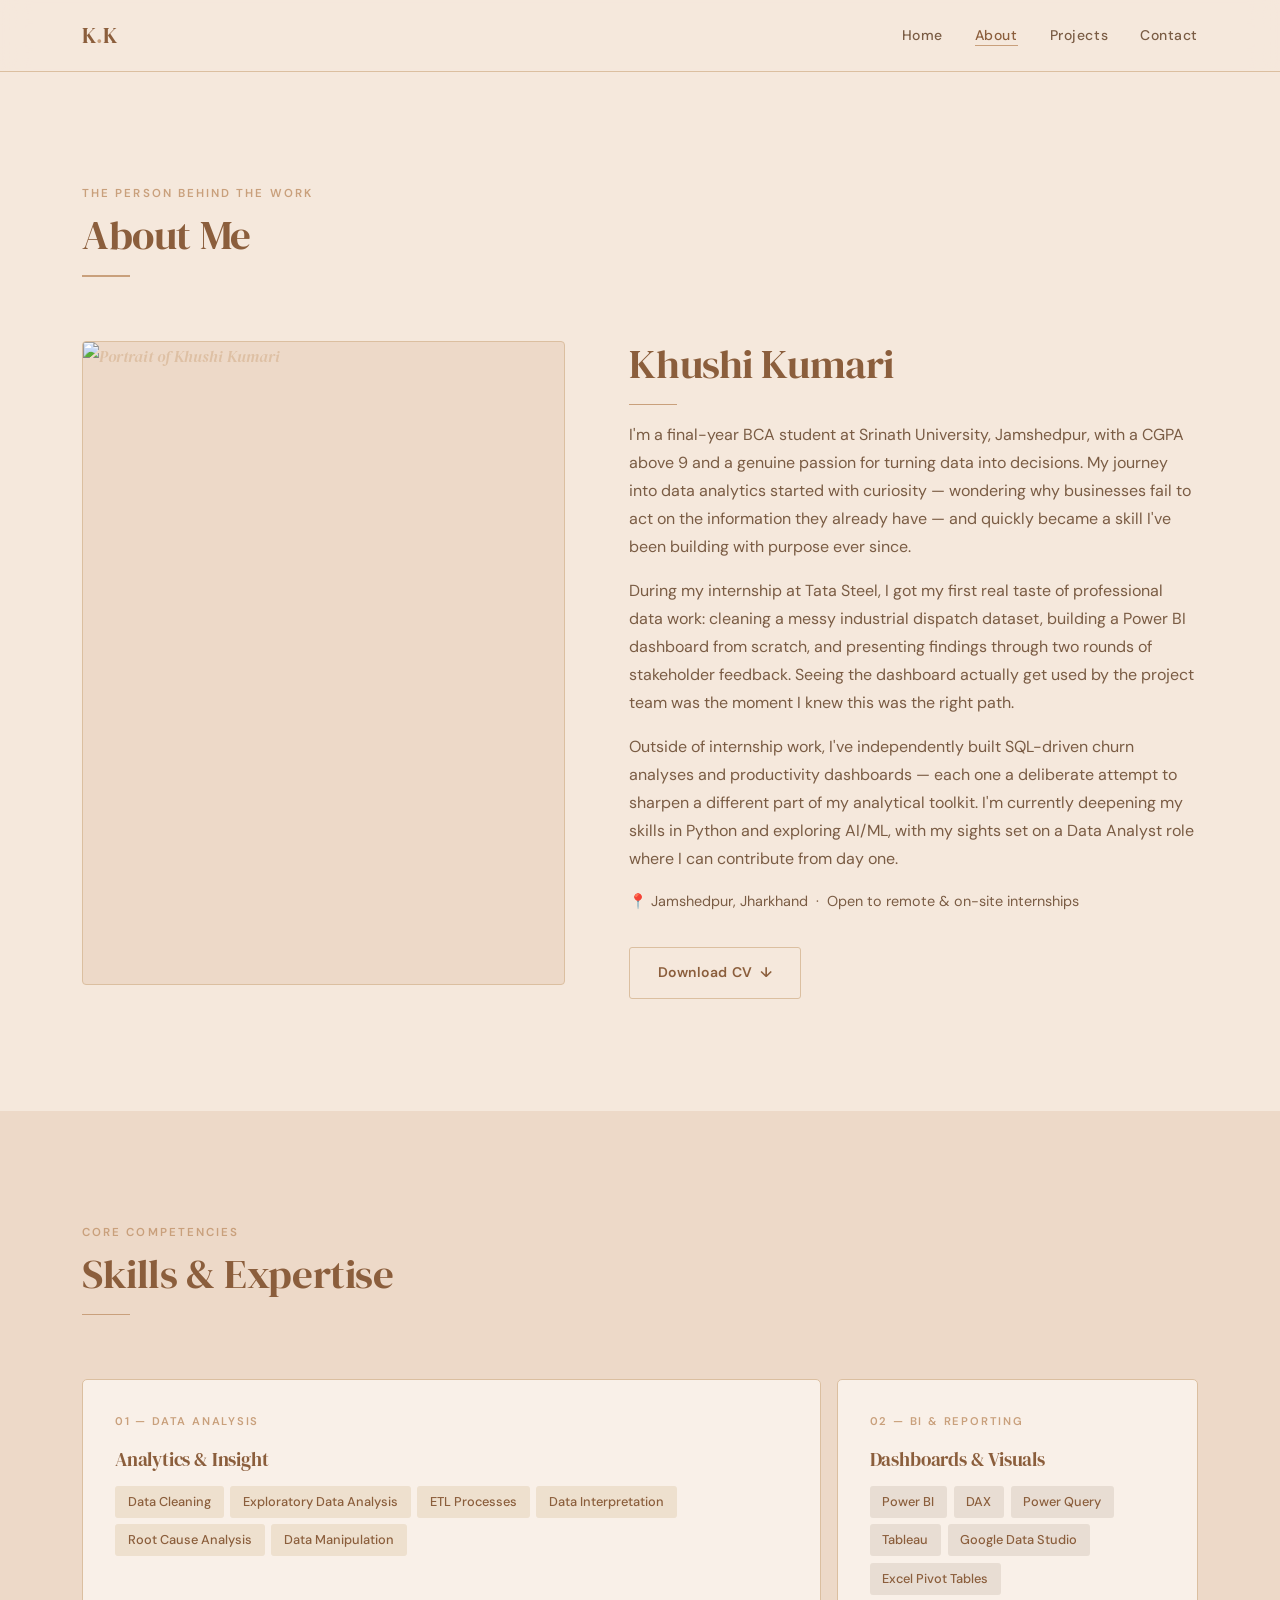
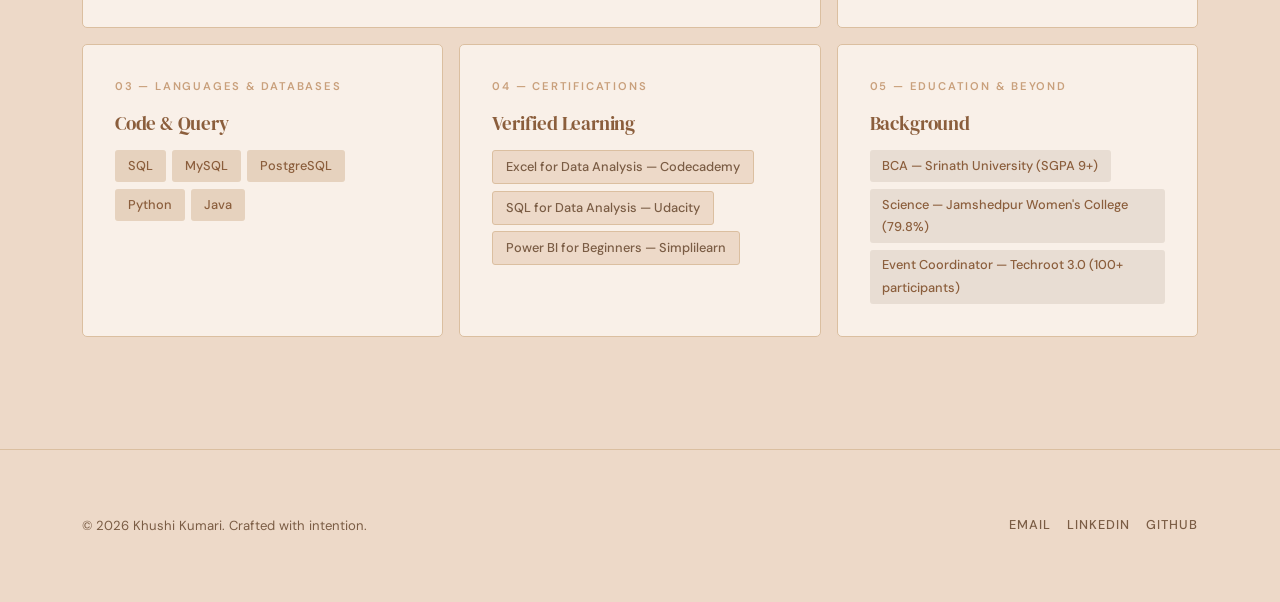
==== about.html @ 5058d1bc "Add files via upload Upload website files" ====
<!DOCTYPE html>
<html lang="en">
<head>
  <meta charset="UTF-8" />
  <meta name="viewport" content="width=device-width, initial-scale=1.0" />
  <title>About — Khushi Kumari</title>
  <meta name="description" content="Learn about Khushi Kumari — final year BCA student and aspiring Data Analyst from Jamshedpur." />

  <link rel="preconnect" href="https://fonts.googleapis.com" />
  <link rel="preconnect" href="https://fonts.gstatic.com" crossorigin />
  <link href="https://fonts.googleapis.com/css2?family=DM+Serif+Display:ital@0;1&family=DM+Sans:ital,opsz,wght@0,9..40,400;0,9..40,500;0,9..40,600;1,9..40,400&display=swap" rel="stylesheet" />

  <link rel="stylesheet" href="style.css" />
</head>
<body>

  <!-- NAV -->
  <header id="site-nav" role="banner">
    <nav class="nav-inner" aria-label="Primary navigation">
      <a href="index.html" class="nav-logo" aria-label="Home">K<span>.</span>K</a>
      <ul class="nav-links" role="list">
        <li><a href="index.html">Home</a></li>
        <li><a href="about.html">About</a></li>
        <li><a href="projects.html">Projects</a></li>
        <li><a href="contact.html">Contact</a></li>
      </ul>
      <button class="nav-hamburger" id="hamburger" aria-label="Toggle navigation menu" aria-expanded="false" aria-controls="mobile-overlay">
        <span></span><span></span><span></span>
      </button>
    </nav>
  </header>

  <div id="mobile-overlay" class="nav-mobile-overlay" aria-hidden="true" role="dialog" aria-label="Navigation menu">
    <a href="index.html">Home</a>
    <a href="about.html">About</a>
    <a href="projects.html">Projects</a>
    <a href="contact.html">Contact</a>
  </div>

  <main>

    <!-- BIO -->
    <section class="section" aria-labelledby="about-heading">
      <div class="container">

        <header class="section-header">
          <span class="t-eyebrow">The Person Behind the Work</span>
          <h1 class="t-heading" id="about-heading">About Me</h1>
          <div class="divider" aria-hidden="true"></div>
        </header>

        <div class="bio-split">

          <!-- Photo -->
          <div class="bio-photo-wrap">
            <div class="bio-photo-frame">
              <img src="images/khushi-profile.jpg" alt="Portrait of Khushi Kumari" />
            </div>
          </div>

          <!-- Bio text -->
          <div class="bio-text">
            <h2 class="t-heading">Khushi Kumari</h2>
            <div class="divider" aria-hidden="true"></div>

            <p>
              I'm a final-year BCA student at Srinath University, Jamshedpur,
              with a CGPA above 9 and a genuine passion for turning data into
              decisions. My journey into data analytics started with curiosity —
              wondering why businesses fail to act on the information they already
              have — and quickly became a skill I've been building with purpose
              ever since.
            </p>
            <p>
              During my internship at Tata Steel, I got my first real taste of
              professional data work: cleaning a messy industrial dispatch dataset,
              building a Power BI dashboard from scratch, and presenting findings
              through two rounds of stakeholder feedback. Seeing the dashboard
              actually get used by the project team was the moment I knew this
              was the right path.
            </p>
            <p>
              Outside of internship work, I've independently built SQL-driven
              churn analyses and productivity dashboards — each one a deliberate
              attempt to sharpen a different part of my analytical toolkit.
              I'm currently deepening my skills in Python and exploring
              AI/ML, with my sights set on a Data Analyst role where I can
              contribute from day one.
            </p>
            <p style="color: var(--text-muted); font-size: 0.9rem;">
              📍 Jamshedpur, Jharkhand &nbsp;·&nbsp; Open to remote &amp; on-site internships
            </p>

            <!-- Replace # with your actual CV file path -->
            <a href="Khushi_Kumari_CV.pdf" download class="btn btn-outline" ...>
              Download CV &nbsp;↓
            </a>
          </div>

        </div>

      </div>
    </section>

    <!-- SKILLS BENTO -->
    <section class="section section--tinted" aria-labelledby="skills-heading">
      <div class="container">

        <header class="section-header">
          <span class="t-eyebrow">Core Competencies</span>
          <h2 class="t-heading" id="skills-heading">Skills &amp; Expertise</h2>
          <div class="divider" aria-hidden="true"></div>
        </header>

        <div class="skills-bento">

          <!-- Data Analysis — wide -->
          <div class="skill-cell skill-cell--wide">
            <p class="skill-cell-label">01 — Data Analysis</p>
            <h3>Analytics &amp; Insight</h3>
            <div class="skill-badges" role="list" aria-label="Data analysis skills">
              <span class="badge badge-wheat" role="listitem">Data Cleaning</span>
              <span class="badge badge-wheat" role="listitem">Exploratory Data Analysis</span>
              <span class="badge badge-wheat" role="listitem">ETL Processes</span>
              <span class="badge badge-wheat" role="listitem">Data Interpretation</span>
              <span class="badge badge-wheat" role="listitem">Root Cause Analysis</span>
              <span class="badge badge-wheat" role="listitem">Data Manipulation</span>
            </div>
          </div>

          <!-- BI & Reporting -->
          <div class="skill-cell">
            <p class="skill-cell-label">02 — BI &amp; Reporting</p>
            <h3>Dashboards &amp; Visuals</h3>
            <div class="skill-badges" role="list" aria-label="BI skills">
              <span class="badge badge-sage" role="listitem">Power BI</span>
              <span class="badge badge-sage" role="listitem">DAX</span>
              <span class="badge badge-sage" role="listitem">Power Query</span>
              <span class="badge badge-sage" role="listitem">Tableau</span>
              <span class="badge badge-sage" role="listitem">Google Data Studio</span>
              <span class="badge badge-sage" role="listitem">Excel Pivot Tables</span>
            </div>
          </div>

          <!-- Languages & Databases -->
          <div class="skill-cell">
            <p class="skill-cell-label">03 — Languages &amp; Databases</p>
            <h3>Code &amp; Query</h3>
            <div class="skill-badges" role="list" aria-label="Technical skills">
              <span class="badge badge-terra" role="listitem">SQL</span>
              <span class="badge badge-terra" role="listitem">MySQL</span>
              <span class="badge badge-terra" role="listitem">PostgreSQL</span>
              <span class="badge badge-terra" role="listitem">Python</span>
              <span class="badge badge-terra" role="listitem">Java</span>
            </div>
          </div>

          <!-- Certifications -->
          <div class="skill-cell">
            <p class="skill-cell-label">04 — Certifications</p>
            <h3>Verified Learning</h3>
            <div class="skill-badges" role="list" aria-label="Certifications">
              <span class="badge badge-plain" role="listitem">Excel for Data Analysis — Codecademy</span>
              <span class="badge badge-plain" role="listitem">SQL for Data Analysis — Udacity</span>
              <span class="badge badge-plain" role="listitem">Power BI for Beginners — Simplilearn</span>
            </div>
          </div>

          <!-- Education & Leadership -->
          <div class="skill-cell">
            <p class="skill-cell-label">05 — Education &amp; Beyond</p>
            <h3>Background</h3>
            <div class="skill-badges" role="list" aria-label="Education and leadership">
              <span class="badge badge-sage" role="listitem">BCA — Srinath University (SGPA 9+)</span>
              <span class="badge badge-sage" role="listitem">Science — Jamshedpur Women's College (79.8%)</span>
              <span class="badge badge-sage" role="listitem">Event Coordinator — Techroot 3.0 (100+ participants)</span>
            </div>
          </div>

        </div>

      </div>
    </section>

  </main>

  <!-- FOOTER -->
  <footer id="site-footer" role="contentinfo">
    <div class="container">
      <div class="footer-inner">
        <p class="footer-copy">&copy; 2026 Khushi Kumari. Crafted with intention.</p>
        <nav class="footer-socials" aria-label="Social links">
          <a href="mailto:Khushi27092006@gmail.com">Email</a>
          <a href="https://www.linkedin.com/in/khushi-kumari-88a933323/" target="_blank" rel="noopener noreferrer">LinkedIn</a>
          <a href="https://github.com/KhushiKumari-27" target="_blank" rel="noopener noreferrer">GitHub</a>
        </nav>
      </div>
    </div>
  </footer>

  <script src="script.js"></script>
</body>
</html>
---- style.css ----
/* ============================================================
   PORTFOLIO — style.css
   Palette: warm sandy neutrals inspired by uploaded image
   Fonts: DM Serif Display (headings) + DM Sans (body)
   ============================================================ */

/* ----------------------------------------------------------
   0. DESIGN TOKENS
   ---------------------------------------------------------- */
:root {
  /* Palette — extracted from uploaded image */
  --bg:           #F5E8DC;   /* lightest blush sand — page background   */
  --bg-tint:      #EDD9C8;   /* soft warm sand — section tint           */
  --bg-card:      #F9F0E8;   /* near-white warm — card surfaces         */
  --tan:          #DEC0A4;   /* warm tan — borders, dividers            */
  --caramel:      #C9A07C;   /* caramel — primary accent, CTAs          */
  --sienna:       #B07D55;   /* warm sienna — hover states, active      */
  --mocha:        #8B5E3C;   /* rich mocha — deep accent, headings      */
  --text:         #3D2B1A;   /* dark espresso — primary text            */
  --text-muted:   #7A5C44;   /* muted warm brown — secondary text       */
  --border:       #DBBFA0;   /* warm border                             */

  /* Typography */
  --serif: 'DM Serif Display', 'Georgia', serif;
  --sans:  'DM Sans', 'Inter', system-ui, sans-serif;

  /* Spacing */
  --space-xs: 0.5rem;
  --space-sm: 1rem;
  --space-md: 2rem;
  --space-lg: 4rem;
  --space-xl: 7rem;

  /* Motion */
  --ease: cubic-bezier(0.4, 0, 0.2, 1);
  --dur:  0.3s;

  /* Layout */
  --max-w: 1180px;
  --nav-h: 72px;
}

/* ----------------------------------------------------------
   1. RESET & BASE
   ---------------------------------------------------------- */
*, *::before, *::after { box-sizing: border-box; margin: 0; padding: 0; }

html {
  scroll-behavior: smooth;
  -webkit-text-size-adjust: 100%;
}

body {
  background-color: var(--bg);
  color: var(--text);
  font-family: var(--sans);
  font-size: 1rem;
  line-height: 1.75;
  min-height: 100vh;
  display: flex;
  flex-direction: column;
  opacity: 0;
  transition: opacity 0.45s var(--ease);
}

body.page-ready { opacity: 1; }

img, svg { display: block; max-width: 100%; }
a { color: inherit; text-decoration: none; }
ul, ol { list-style: none; }
button { cursor: pointer; border: none; background: none; font: inherit; }

/* ----------------------------------------------------------
   2. TYPOGRAPHY SCALE
   ---------------------------------------------------------- */
h1, h2, h3, h4 {
  font-family: var(--serif);
  font-weight: 400;           /* DM Serif Display looks best at regular weight */
  line-height: 1.15;
  letter-spacing: -0.01em;
  color: var(--mocha);
}

.t-display {
  font-size: clamp(2.8rem, 6.5vw, 5.5rem);
  font-family: var(--serif);
  font-weight: 400;
  line-height: 1.08;
  letter-spacing: -0.02em;
  color: var(--mocha);
}

.t-heading {
  font-size: clamp(1.75rem, 3.2vw, 2.6rem);
  font-family: var(--serif);
  color: var(--mocha);
}

.t-sub {
  font-size: clamp(1rem, 1.8vw, 1.15rem);
  font-family: var(--sans);
  font-weight: 400;
  color: var(--text-muted);
  letter-spacing: 0.01em;
}

.t-eyebrow {
  font-family: var(--sans);
  font-size: 0.72rem;
  font-weight: 600;
  letter-spacing: 0.18em;
  text-transform: uppercase;
  color: var(--caramel);
}

/* ----------------------------------------------------------
   3. LAYOUT UTILITIES
   ---------------------------------------------------------- */
.container {
  width: 100%;
  max-width: var(--max-w);
  margin-inline: auto;
  padding-inline: var(--space-md);
}

main { flex: 1; padding-top: var(--nav-h); }

.section { padding-block: var(--space-xl); }
.section--tinted { background-color: var(--bg-tint); }

.divider {
  width: 3rem;
  height: 1.5px;
  background-color: var(--caramel);
  margin-block: var(--space-sm);
}

/* ----------------------------------------------------------
   4. NAVIGATION
   ---------------------------------------------------------- */
#site-nav {
  position: fixed;
  top: 0; left: 0; right: 0;
  height: var(--nav-h);
  background-color: rgba(245, 232, 220, 0.92);
  backdrop-filter: blur(14px);
  -webkit-backdrop-filter: blur(14px);
  border-bottom: 1px solid var(--border);
  z-index: 100;
  display: flex;
  align-items: center;
}

.nav-inner {
  display: flex;
  align-items: center;
  justify-content: space-between;
  width: 100%;
  max-width: var(--max-w);
  margin-inline: auto;
  padding-inline: var(--space-md);
}

.nav-logo {
  font-family: var(--serif);
  font-size: 1.4rem;
  font-weight: 400;
  letter-spacing: -0.01em;
  color: var(--mocha);
  transition: color var(--dur) var(--ease);
}
.nav-logo span { color: var(--caramel); }
.nav-logo:hover { color: var(--caramel); }

.nav-links {
  display: flex;
  gap: var(--space-md);
  align-items: center;
}

.nav-links a {
  font-family: var(--sans);
  font-size: 0.875rem;
  font-weight: 500;
  letter-spacing: 0.04em;
  color: var(--text-muted);
  position: relative;
  padding-bottom: 2px;
  transition: color var(--dur) var(--ease);
}

.nav-links a::after {
  content: '';
  position: absolute;
  bottom: 0; left: 0;
  width: 0; height: 1.5px;
  background-color: var(--caramel);
  transition: width var(--dur) var(--ease);
}

.nav-links a:hover,
.nav-links a.active { color: var(--mocha); }

.nav-links a:hover::after,
.nav-links a.active::after { width: 100%; }

/* Hamburger */
.nav-hamburger {
  display: none;
  flex-direction: column;
  gap: 5px;
  width: 28px;
  padding: 4px 0;
  z-index: 110;
}

.nav-hamburger span {
  display: block;
  height: 1.5px;
  background-color: var(--mocha);
  transition: transform var(--dur) var(--ease), opacity var(--dur) var(--ease), width var(--dur) var(--ease);
  transform-origin: center;
}

.nav-hamburger.open span:nth-child(1) { transform: translateY(6.5px) rotate(45deg); }
.nav-hamburger.open span:nth-child(2) { opacity: 0; width: 0; }
.nav-hamburger.open span:nth-child(3) { transform: translateY(-6.5px) rotate(-45deg); }

/* Mobile overlay */
.nav-mobile-overlay {
  display: none;
  position: fixed;
  inset: 0;
  background-color: var(--bg);
  z-index: 105;
  flex-direction: column;
  align-items: center;
  justify-content: center;
  gap: var(--space-md);
  opacity: 0;
  pointer-events: none;
  transition: opacity 0.35s var(--ease);
}

.nav-mobile-overlay.open {
  opacity: 1;
  pointer-events: all;
}

.nav-mobile-overlay a {
  font-family: var(--serif);
  font-size: 2.4rem;
  font-weight: 400;
  color: var(--mocha);
  transition: color var(--dur) var(--ease);
}

.nav-mobile-overlay a:hover,
.nav-mobile-overlay a.active { color: var(--caramel); }

/* ----------------------------------------------------------
   5. FOOTER
   ---------------------------------------------------------- */
#site-footer {
  border-top: 1px solid var(--border);
  padding-block: var(--space-lg);
  background-color: var(--bg-tint);
}

.footer-inner {
  display: flex;
  flex-wrap: wrap;
  align-items: center;
  justify-content: space-between;
  gap: var(--space-sm);
}

.footer-copy {
  font-size: 0.82rem;
  color: var(--text-muted);
  font-family: var(--sans);
}

.footer-socials {
  display: flex;
  gap: var(--space-sm);
}

.footer-socials a {
  font-size: 0.8rem;
  font-weight: 500;
  letter-spacing: 0.08em;
  text-transform: uppercase;
  color: var(--text-muted);
  border-bottom: 1px solid transparent;
  padding-bottom: 1px;
  transition: color var(--dur) var(--ease), border-color var(--dur) var(--ease);
}

.footer-socials a:hover {
  color: var(--mocha);
  border-color: var(--caramel);
}

/* ----------------------------------------------------------
   6. BUTTONS & LINKS
   ---------------------------------------------------------- */
.btn {
  display: inline-flex;
  align-items: center;
  gap: 0.5rem;
  padding: 0.8rem 1.7rem;
  font-family: var(--sans);
  font-size: 0.875rem;
  font-weight: 600;
  letter-spacing: 0.04em;
  border-radius: 3px;
  transition: background-color var(--dur) var(--ease),
              color var(--dur) var(--ease),
              border-color var(--dur) var(--ease),
              transform var(--dur) var(--ease);
}

.btn-primary {
  background-color: var(--mocha);
  color: var(--bg);
  border: 1.5px solid var(--mocha);
}
.btn-primary:hover {
  background-color: var(--sienna);
  border-color: var(--sienna);
  transform: translateY(-2px);
}

.btn-outline {
  background-color: transparent;
  color: var(--mocha);
  border: 1.5px solid var(--border);
}
.btn-outline:hover {
  border-color: var(--mocha);
  transform: translateY(-2px);
}

.link-arrow {
  display: inline-flex;
  align-items: center;
  gap: 0.4rem;
  font-weight: 500;
  font-size: 0.95rem;
  color: var(--mocha);
  border-bottom: 1px solid var(--border);
  padding-bottom: 2px;
  transition: border-color var(--dur) var(--ease), gap var(--dur) var(--ease);
}
.link-arrow:hover {
  border-color: var(--caramel);
  gap: 0.7rem;
}

/* ----------------------------------------------------------
   7. HERO
   ---------------------------------------------------------- */
.hero {
  min-height: calc(90vh - var(--nav-h));
  display: flex;
  align-items: center;
  padding-block: var(--space-xl);
  position: relative;
  overflow: hidden;
}

/* Warm radial glow — echoes the image's layered tones */
.hero::before {
  content: '';
  position: absolute;
  top: -15%;
  right: -8%;
  width: 55vw;
  height: 55vw;
  border-radius: 50%;
  background: radial-gradient(circle, var(--tan) 0%, transparent 68%);
  opacity: 0.45;
  pointer-events: none;
}

.hero-content { max-width: 800px; }

.hero-greeting {
  font-family: var(--sans);
  font-size: 0.78rem;
  font-weight: 600;
  letter-spacing: 0.2em;
  text-transform: uppercase;
  color: var(--caramel);
  margin-bottom: var(--space-sm);
}

.hero-headline { margin-bottom: var(--space-sm); }

.hero-headline em {
  font-style: italic;
  color: var(--caramel);
}

.hero-role {
  font-family: var(--serif);
  font-size: clamp(1.2rem, 2.4vw, 1.65rem);
  font-weight: 400;
  font-style: italic;
  color: var(--text-muted);
  margin-bottom: var(--space-md);
}

.hero-value {
  font-size: 1.05rem;
  color: var(--text-muted);
  max-width: 520px;
  line-height: 1.85;
  margin-bottom: var(--space-md);
}

.hero-ctas {
  display: flex;
  flex-wrap: wrap;
  gap: var(--space-sm);
  align-items: center;
}

/* ----------------------------------------------------------
   8. FEATURED GRID
   ---------------------------------------------------------- */
.featured-grid {
  display: grid;
  grid-template-columns: repeat(2, 1fr);
  gap: var(--space-md);
  margin-top: var(--space-lg);
}

/* ----------------------------------------------------------
   9. PROJECT CARDS
   ---------------------------------------------------------- */
.project-card {
  background-color: var(--bg-card);
  border: 1px solid var(--border);
  border-radius: 5px;
  overflow: hidden;
  display: flex;
  flex-direction: column;
  transition: border-color var(--dur) var(--ease),
              transform var(--dur) var(--ease),
              box-shadow var(--dur) var(--ease);
}

.project-card:hover {
  border-color: var(--caramel);
  transform: translateY(-5px);
  box-shadow: 0 20px 52px rgba(61, 43, 26, 0.1);
}

.card-img-wrap {
  overflow: hidden;
  aspect-ratio: 16 / 9;
  background-color: var(--bg);
  position: relative;
  display: flex;
  align-items: center;
  justify-content: center;
}

.card-img-wrap img {
  width: 100%; height: 100%;
  object-fit: contain;        /* show full dashboard — no cropping */
  background-color: var(--bg);
  transition: transform 0.55s var(--ease);
}

.project-card:hover .card-img-wrap img { transform: scale(1.05); }

.card-img-placeholder {
  width: 100%; height: 100%;
  display: flex;
  align-items: center;
  justify-content: center;
  font-family: var(--serif);
  font-size: 1rem;
  font-style: italic;
  color: var(--tan);
}

.card-body {
  padding: var(--space-md);
  display: flex;
  flex-direction: column;
  flex: 1;
}

.card-category {
  font-size: 0.7rem;
  font-weight: 600;
  letter-spacing: 0.16em;
  text-transform: uppercase;
  color: var(--caramel);
  margin-bottom: var(--space-xs);
}

.card-title {
  font-family: var(--serif);
  font-size: 1.45rem;
  font-weight: 400;
  color: var(--mocha);
  margin-bottom: var(--space-xs);
}

.card-desc {
  font-size: 0.92rem;
  color: var(--text-muted);
  line-height: 1.75;
  margin-bottom: var(--space-sm);
}

.card-tags {
  display: flex;
  flex-wrap: wrap;
  gap: 0.4rem;
  margin-bottom: var(--space-sm);
}

.tag {
  font-size: 0.72rem;
  font-weight: 500;
  letter-spacing: 0.04em;
  padding: 0.22rem 0.65rem;
  border-radius: 3px;
  background-color: var(--bg-tint);
  color: var(--text-muted);
  border: 1px solid var(--border);
}

.card-links {
  display: flex;
  gap: var(--space-sm);
  margin-top: auto;
  padding-top: var(--space-sm);
  border-top: 1px solid var(--border);
}

.card-links a {
  font-size: 0.78rem;
  font-weight: 600;
  letter-spacing: 0.06em;
  text-transform: uppercase;
  color: var(--text-muted);
  border-bottom: 1px solid transparent;
  padding-bottom: 1px;
  transition: color var(--dur) var(--ease), border-color var(--dur) var(--ease);
}

.card-links a:hover {
  color: var(--mocha);
  border-color: var(--caramel);
}

/* ----------------------------------------------------------
   10. APPROACH BLOCK
   ---------------------------------------------------------- */
.approach-block {
  display: grid;
  grid-template-columns: 1fr 1.6fr;
  gap: var(--space-lg);
  align-items: start;
}

.approach-block blockquote {
  font-family: var(--serif);
  font-size: clamp(1.5rem, 3vw, 2.3rem);
  font-style: italic;
  font-weight: 400;
  line-height: 1.35;
  color: var(--mocha);
  border-left: 2px solid var(--caramel);
  padding-left: var(--space-md);
}

.approach-body p { color: var(--text-muted); }
.approach-body p + p { margin-top: var(--space-sm); }

/* ----------------------------------------------------------
   11. ABOUT — BIO SPLIT
   ---------------------------------------------------------- */
.bio-split {
  display: grid;
  grid-template-columns: 0.85fr 1fr;
  gap: var(--space-lg);
  align-items: start;
}

.bio-photo-wrap { position: relative; }

.bio-photo-frame {
  aspect-ratio: 3 / 4;
  background-color: var(--bg-tint);
  border: 1px solid var(--border);
  border-radius: 4px;
  display: flex;
  align-items: center;
  justify-content: center;
  font-family: var(--serif);
  font-size: 1rem;
  font-style: italic;
  color: var(--tan);
  position: relative;
  overflow: hidden;
}

/* Offset decorative border */
.bio-photo-frame::before {
  content: '';
  position: absolute;
  top: 10px; right: -10px; bottom: -10px; left: 10px;
  border: 1.5px solid var(--caramel);
  border-radius: 4px;
  pointer-events: none;
  z-index: -1;
}

.bio-photo-frame img { width: 100%; height: 100%; object-fit: cover; }

.bio-text h2 { margin-bottom: var(--space-sm); }
.bio-text p { color: var(--text-muted); margin-bottom: var(--space-sm); }
.bio-text p:last-of-type { margin-bottom: var(--space-md); }

/* ----------------------------------------------------------
   12. SKILLS BENTO
   ---------------------------------------------------------- */
.skills-bento {
  display: grid;
  grid-template-columns: repeat(3, 1fr);
  gap: var(--space-sm);
  margin-top: var(--space-lg);
}

.skill-cell {
  border: 1px solid var(--border);
  border-radius: 5px;
  padding: var(--space-md);
  background-color: var(--bg-card);
}

.skill-cell--wide { grid-column: span 2; }

.skill-cell-label {
  font-size: 0.7rem;
  font-weight: 600;
  letter-spacing: 0.16em;
  text-transform: uppercase;
  color: var(--caramel);
  margin-bottom: var(--space-sm);
}

.skill-cell h3 {
  font-size: 1.2rem;
  color: var(--mocha);
  margin-bottom: var(--space-sm);
}

.skill-badges {
  display: flex;
  flex-wrap: wrap;
  gap: 0.4rem;
}

.badge {
  font-size: 0.8rem;
  font-weight: 500;
  padding: 0.3rem 0.8rem;
  border-radius: 3px;
}

/* Badge variants — all using the warm palette */
.badge-sage  { background-color: #E8DDD3; color: var(--mocha); }
.badge-wheat { background-color: #EEE0CE; color: var(--mocha); }
.badge-terra { background-color: #E6D2BE; color: var(--mocha); }
.badge-plain { background-color: var(--bg-tint); color: var(--text-muted); border: 1px solid var(--border); }

/* ----------------------------------------------------------
   13. PROJECTS GRID
   ---------------------------------------------------------- */
.projects-grid {
  display: grid;
  grid-template-columns: repeat(2, 1fr);
  gap: var(--space-md);
  margin-top: var(--space-lg);
}

/* Wide alternating card */
.projects-grid .project-card:nth-child(3) {
  grid-column: 1 / -1;
  flex-direction: row;
}

.projects-grid .project-card:nth-child(3) .card-img-wrap {
  width: 45%;
  flex-shrink: 0;
  aspect-ratio: auto;
  min-height: 280px;
  background-color: var(--bg);
}

.projects-grid .project-card:nth-child(3) .card-body { flex: 1; }

/* ----------------------------------------------------------
   14. CONTACT PAGE
   ---------------------------------------------------------- */
.contact-hero { max-width: 640px; }

.contact-hero .t-display {
  font-size: clamp(2.4rem, 5vw, 4.2rem);
  margin-bottom: var(--space-sm);
}

.contact-hero p {
  color: var(--text-muted);
  font-size: 1.05rem;
  line-height: 1.85;
  margin-bottom: var(--space-lg);
  max-width: 480px;
}

/* Channel cards */
.channels-grid {
  display: grid;
  grid-template-columns: repeat(3, 1fr);
  gap: var(--space-sm);
  margin-top: var(--space-lg);
}

.channel-card {
  border: 1px solid var(--border);
  border-radius: 5px;
  padding: var(--space-md);
  display: flex;
  flex-direction: column;
  gap: var(--space-xs);
  text-decoration: none;
  color: inherit;
  background-color: var(--bg-card);
  transition: border-color var(--dur) var(--ease),
              transform var(--dur) var(--ease),
              box-shadow var(--dur) var(--ease);
}

.channel-card:hover {
  border-color: var(--caramel);
  transform: translateY(-4px);
  box-shadow: 0 14px 36px rgba(61, 43, 26, 0.09);
}

.channel-card-icon { font-size: 1.4rem; margin-bottom: 0.2rem; }

.channel-card-label {
  font-size: 0.7rem;
  font-weight: 600;
  letter-spacing: 0.14em;
  text-transform: uppercase;
  color: var(--text-muted);
}

.channel-card-value {
  font-family: var(--serif);
  font-size: 1.05rem;
  color: var(--mocha);
  word-break: break-all;
}

.channel-card-action {
  font-size: 0.78rem;
  color: var(--caramel);
  font-weight: 500;
  margin-top: auto;
  padding-top: var(--space-xs);
}

/* Opportunity tags */
.opps-row {
  display: flex;
  flex-wrap: wrap;
  gap: 0.5rem;
  margin-top: var(--space-sm);
}

.opp-tag {
  font-size: 0.8rem;
  font-weight: 500;
  padding: 0.3rem 0.9rem;
  border-radius: 100px;
  border: 1px solid var(--border);
  color: var(--text-muted);
  background-color: var(--bg-card);
}

/* ----------------------------------------------------------
   15. AVAILABILITY PILL
   ---------------------------------------------------------- */
.avail-pill {
  display: inline-flex;
  align-items: center;
  gap: 0.5rem;
  background-color: #EEE0CE;
  border: 1px solid var(--tan);
  border-radius: 100px;
  padding: 0.35rem 1rem;
  font-size: 0.78rem;
  font-weight: 600;
  letter-spacing: 0.06em;
  color: var(--mocha);
  margin-bottom: var(--space-md);
  text-decoration: none;
  transition: background-color var(--dur) var(--ease), border-color var(--dur) var(--ease);
}

.avail-pill:hover {
  background-color: var(--tan);
  border-color: var(--caramel);
}

.avail-dot {
  width: 8px;
  height: 8px;
  border-radius: 50%;
  background-color: #b07d55;
  position: relative;
  flex-shrink: 0;
}

.avail-dot::after {
  content: '';
  position: absolute;
  inset: -3px;
  border-radius: 50%;
  background-color: #b07d55;
  opacity: 0.35;
  animation: avail-pulse 2s ease-in-out infinite;
}

@keyframes avail-pulse {
  0%, 100% { transform: scale(1);   opacity: 0.35; }
  50%       { transform: scale(1.8); opacity: 0;    }
}

@media (prefers-reduced-motion: reduce) {
  .avail-dot::after { animation: none; }
}

/* ----------------------------------------------------------
   16. SECTION HEADER PATTERN
   ---------------------------------------------------------- */
.section-header { margin-bottom: var(--space-lg); }
.section-header .t-eyebrow { display: block; margin-bottom: var(--space-xs); }
.section-header .t-heading { margin-bottom: var(--space-xs); }

/* ----------------------------------------------------------
   17. RESPONSIVE
   ---------------------------------------------------------- */
@media (max-width: 900px) {
  .nav-links { display: none; }
  .nav-hamburger { display: flex; }
  .nav-mobile-overlay { display: flex; }

  .featured-grid,
  .projects-grid { grid-template-columns: 1fr; }

  .projects-grid .project-card:nth-child(3) {
    grid-column: auto;
    flex-direction: column;
  }
  .projects-grid .project-card:nth-child(3) .card-img-wrap {
    width: 100%;
    min-height: auto;
    aspect-ratio: 16 / 9;
  }

  .approach-block { grid-template-columns: 1fr; }

  .bio-split { grid-template-columns: 1fr; }
  .bio-photo-wrap { max-width: 320px; }

  .skills-bento { grid-template-columns: 1fr 1fr; }
  .skill-cell--wide { grid-column: span 2; }

  .channels-grid { grid-template-columns: 1fr; }
}

@media (max-width: 600px) {
  :root { --space-xl: 4rem; --space-lg: 2.5rem; }

  .skills-bento { grid-template-columns: 1fr; }
  .skill-cell--wide { grid-column: auto; }

  .hero-ctas { flex-direction: column; align-items: flex-start; }
}

/* ----------------------------------------------------------
   18. ACCESSIBILITY
   ---------------------------------------------------------- */
:focus-visible {
  outline: 2px solid var(--caramel);
  outline-offset: 3px;
  border-radius: 2px;
}

@media (prefers-reduced-motion: reduce) {
  *, *::before, *::after {
    animation-duration: 0.01ms !important;
    transition-duration: 0.01ms !important;
  }
  body { transition: none; opacity: 1; }
}
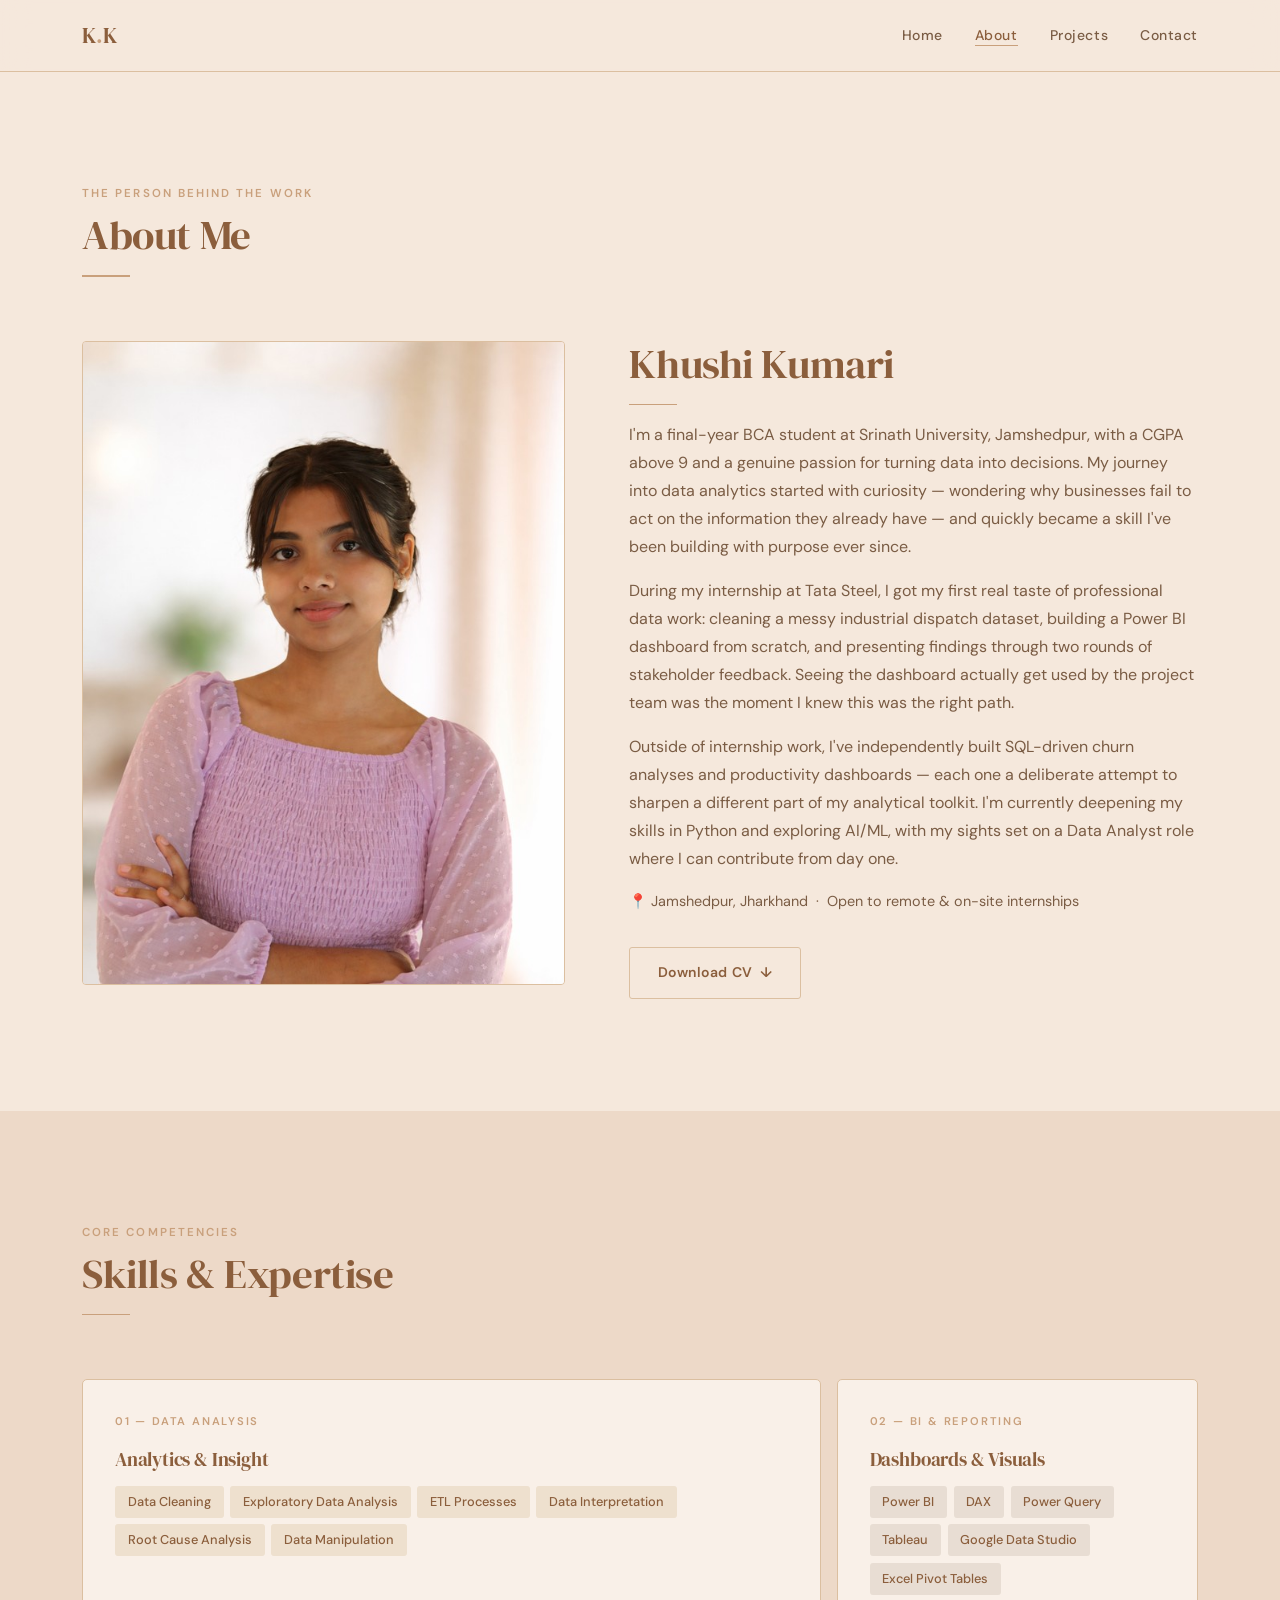
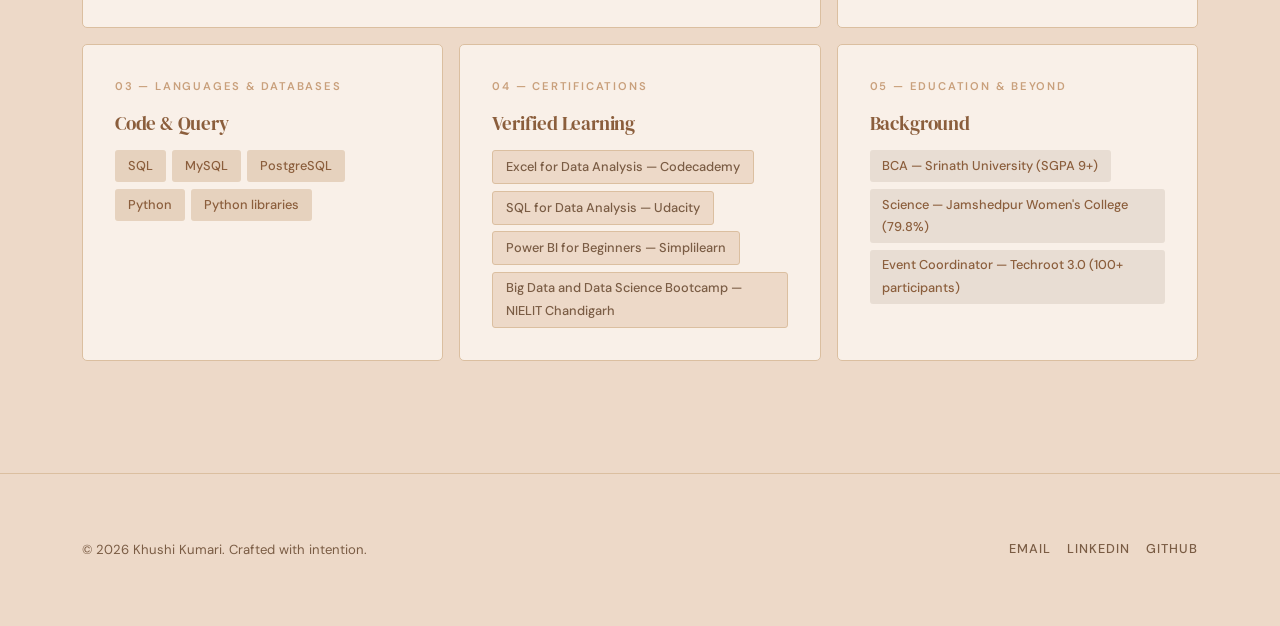
==== commit 14bd4237: "Update skill badges and certifications in about.html Replaced 'Java' badge with 'Python libraries' a" ====
--- a/about.html
+++ b/about.html
@@ -151,7 +151,7 @@
               <span class="badge badge-terra" role="listitem">MySQL</span>
               <span class="badge badge-terra" role="listitem">PostgreSQL</span>
               <span class="badge badge-terra" role="listitem">Python</span>
-              <span class="badge badge-terra" role="listitem">Java</span>
+              <span class="badge badge-terra" role="listitem">Python libraries</span>
             </div>
           </div>
 
@@ -163,6 +163,8 @@
               <span class="badge badge-plain" role="listitem">Excel for Data Analysis — Codecademy</span>
               <span class="badge badge-plain" role="listitem">SQL for Data Analysis — Udacity</span>
               <span class="badge badge-plain" role="listitem">Power BI for Beginners — Simplilearn</span>
+              <span class="badge badge-plain" role="listitem">Big Data and Data Science Bootcamp — NIELIT Chandigarh</span>
+              
             </div>
           </div>
 
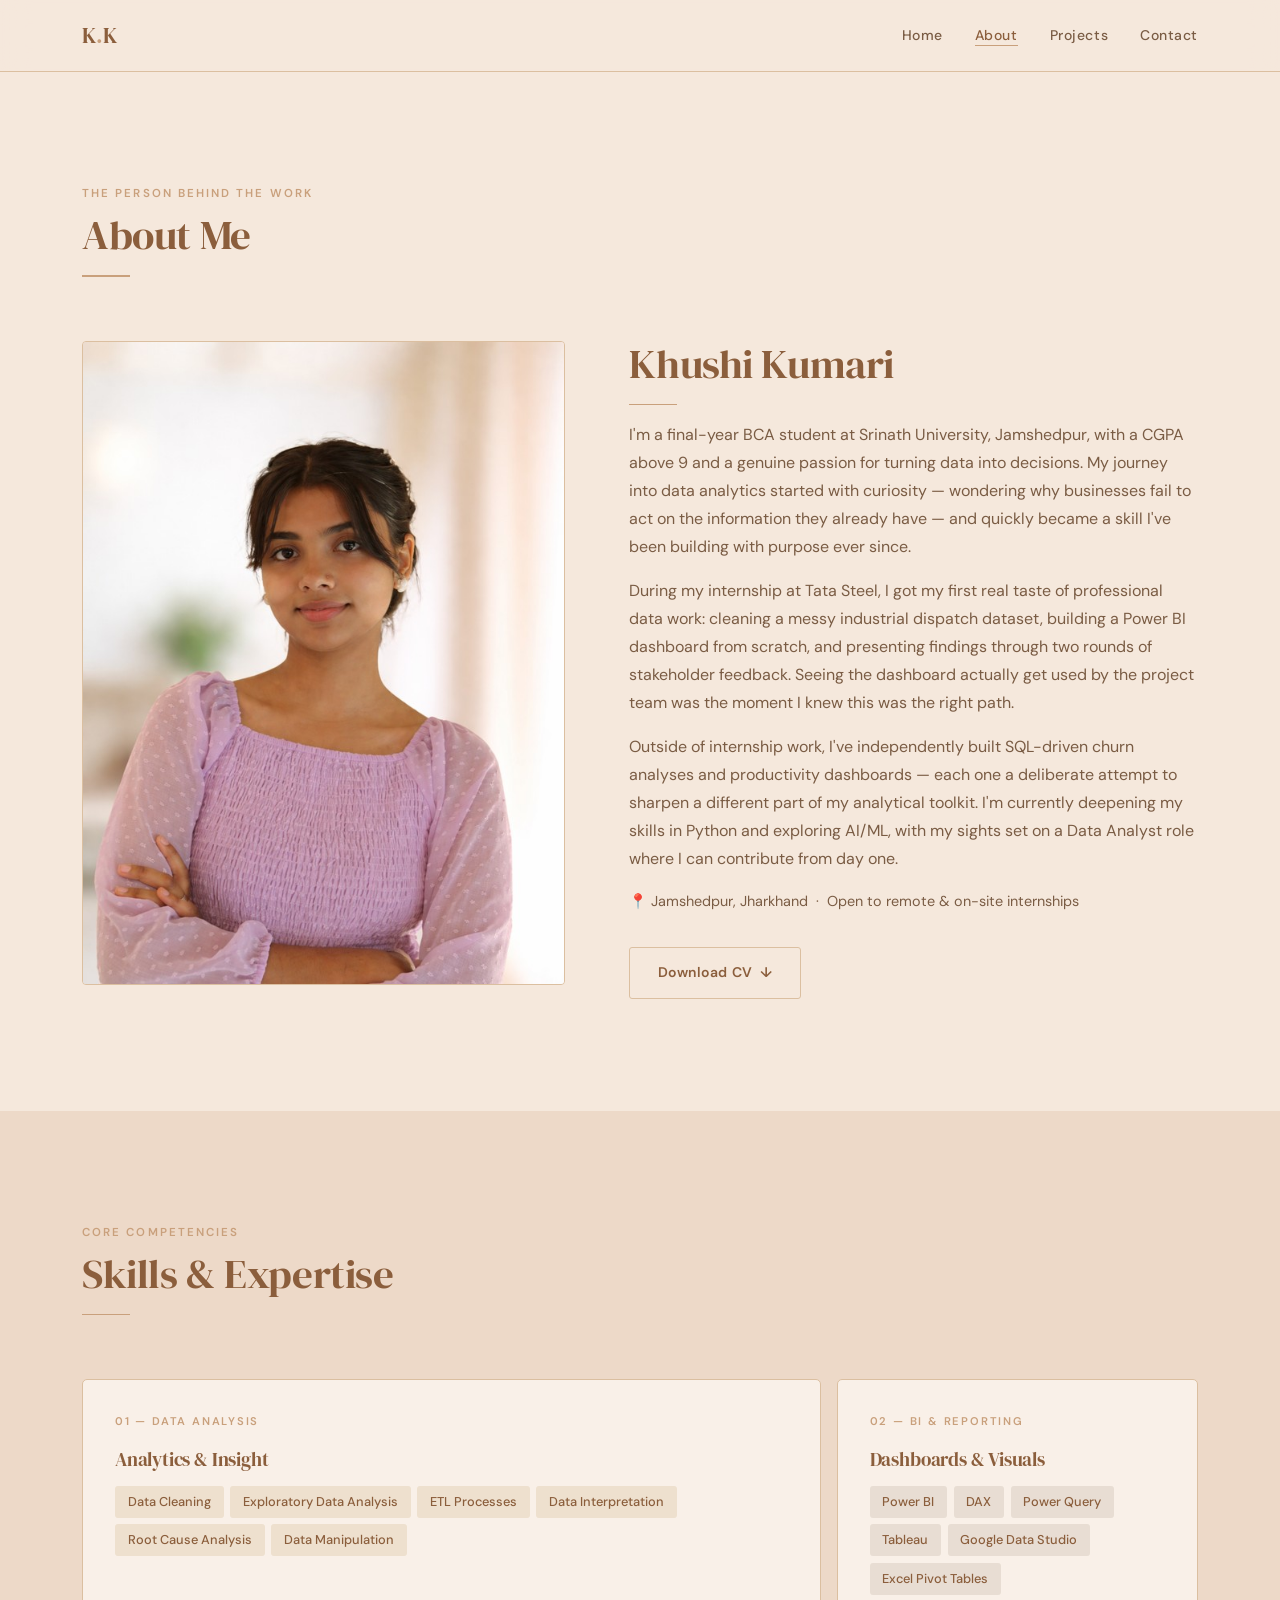
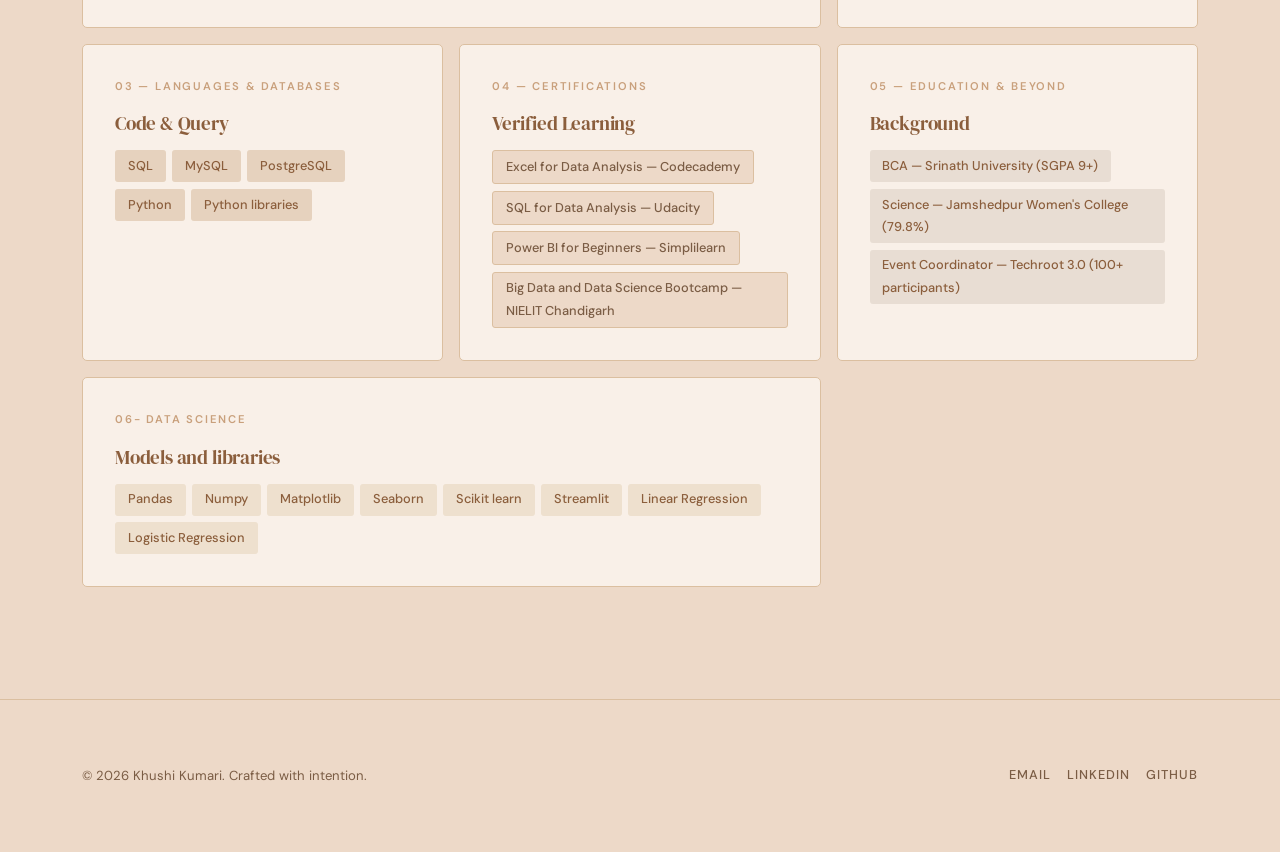
==== commit a3501cca: "Add Data Science and Machine Learning skills section" ====
--- a/about.html
+++ b/about.html
@@ -179,6 +179,22 @@
             </div>
           </div>
 
+          <!-- Data Science and Machine Learning — wide -->
+          <div class="skill-cell skill-cell--wide">
+            <p class="skill-cell-label">06- Data Science </p>
+            <h3>Models and libraries</h3>
+            <div class="skill-badges" role="list" aria-label="Data analysis skills">
+              <span class="badge badge-wheat" role="listitem">Pandas</span>
+              <span class="badge badge-wheat" role="listitem">Numpy</span>
+              <span class="badge badge-wheat" role="listitem">Matplotlib</span>
+              <span class="badge badge-wheat" role="listitem">Seaborn</span>
+              <span class="badge badge-wheat" role="listitem">Scikit learn</span>
+              <span class="badge badge-wheat" role="listitem">Streamlit</span>
+              <span class="badge badge-wheat" role="listitem">Linear Regression</span>
+              <span class="badge badge-wheat" role="listitem">Logistic Regression</span>
+            </div>
+          </div>
+
         </div>
 
       </div>
